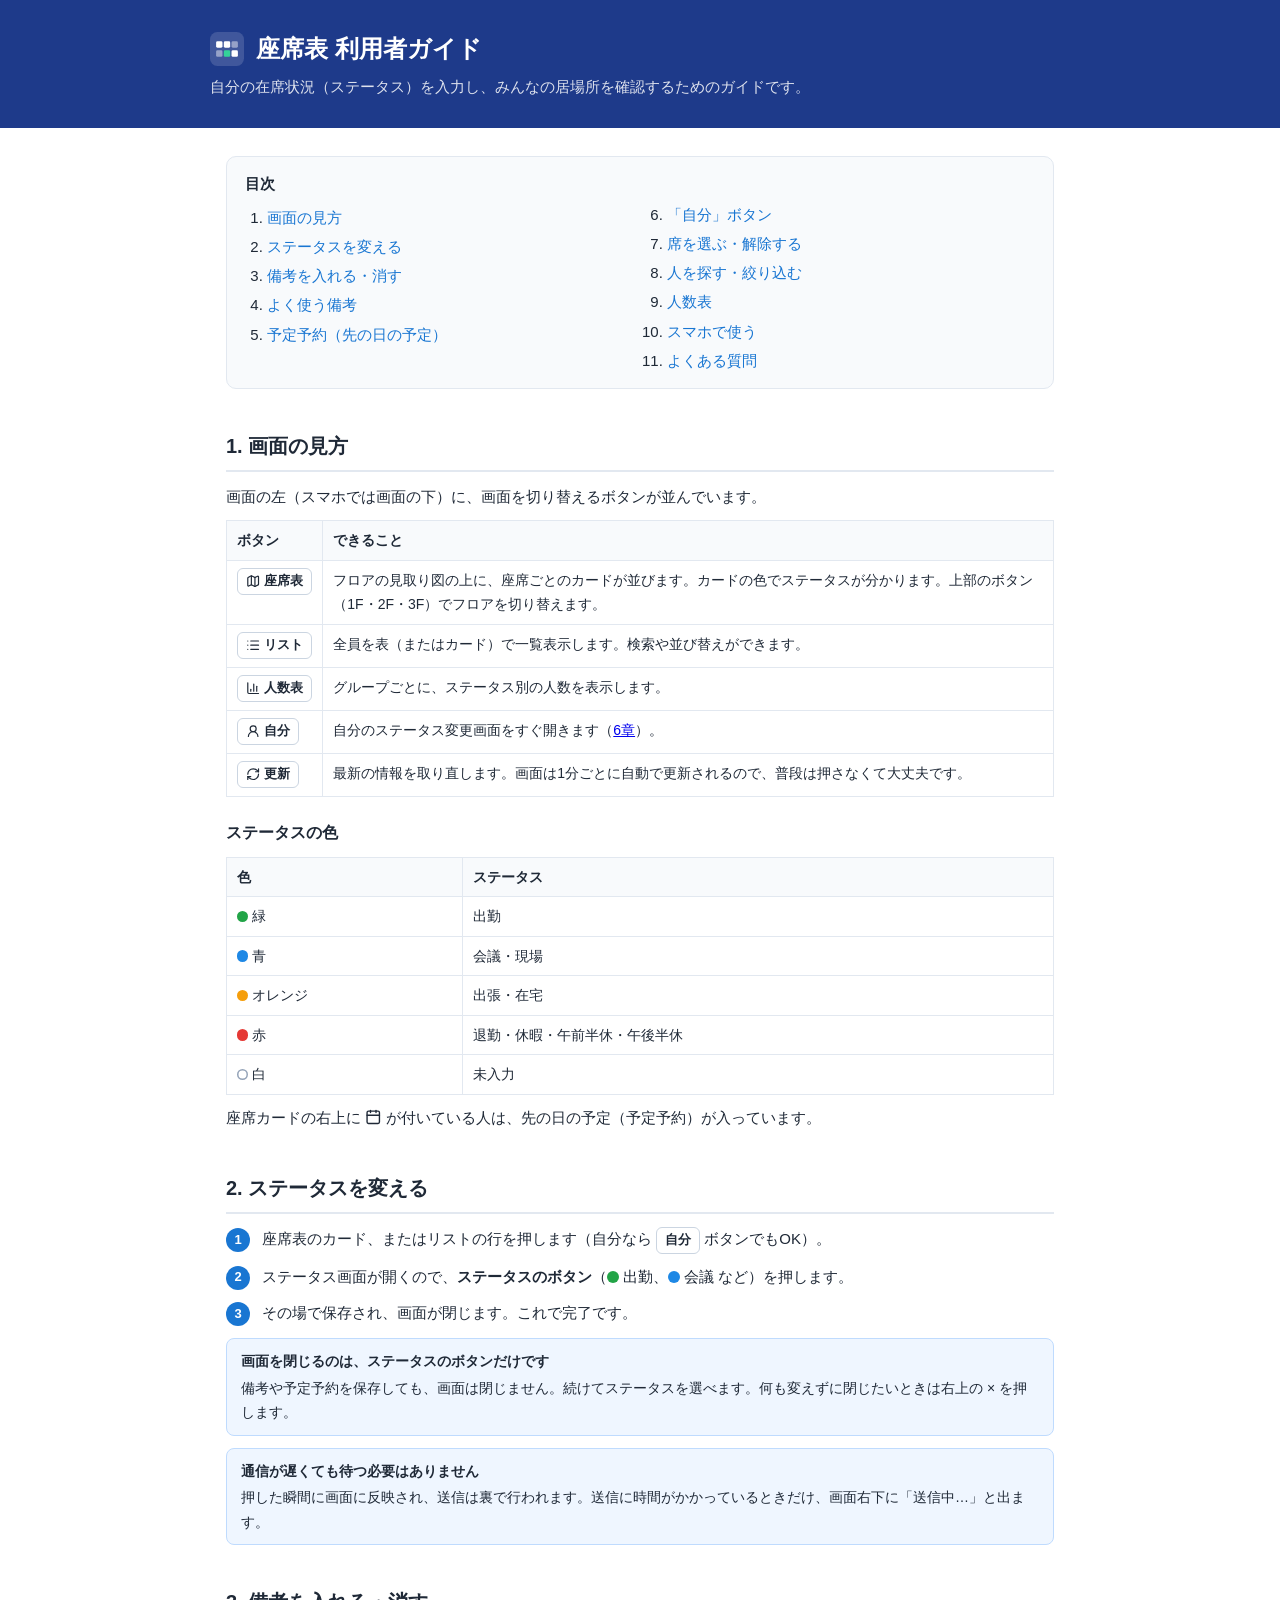
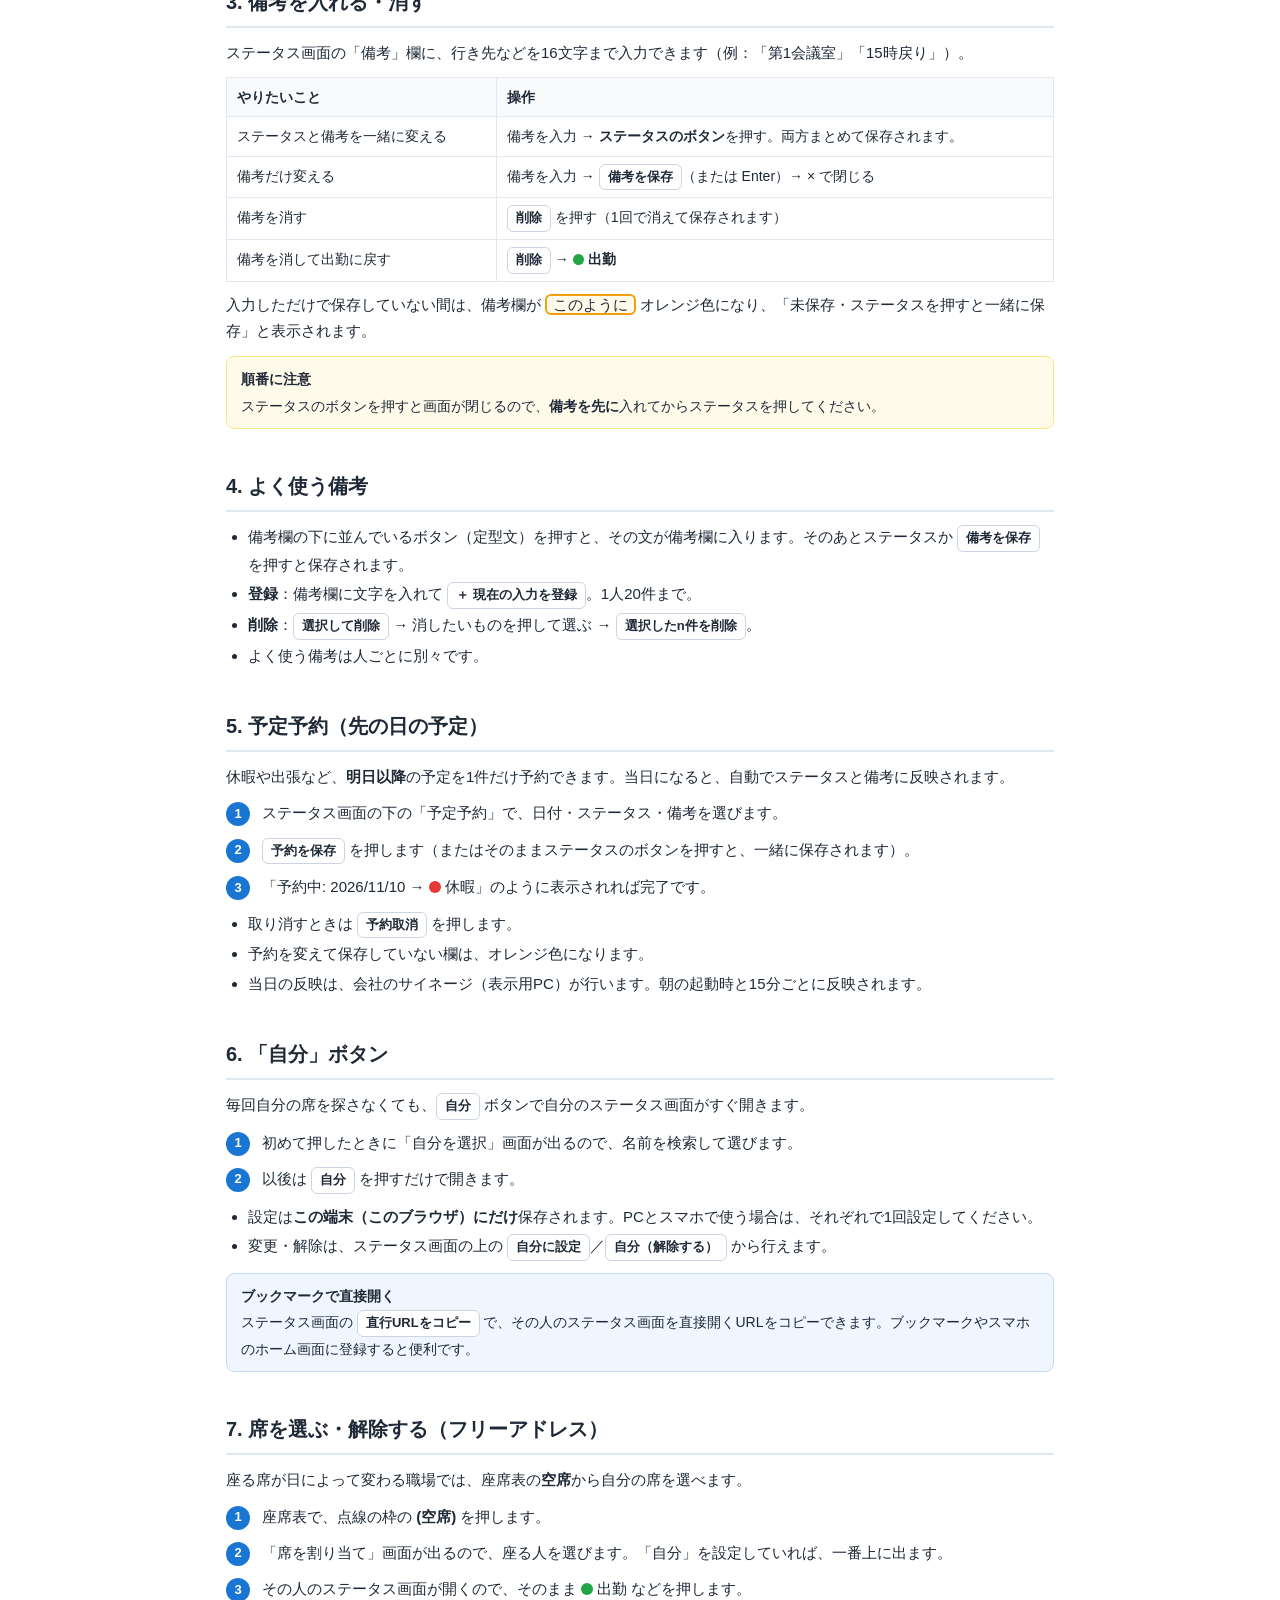
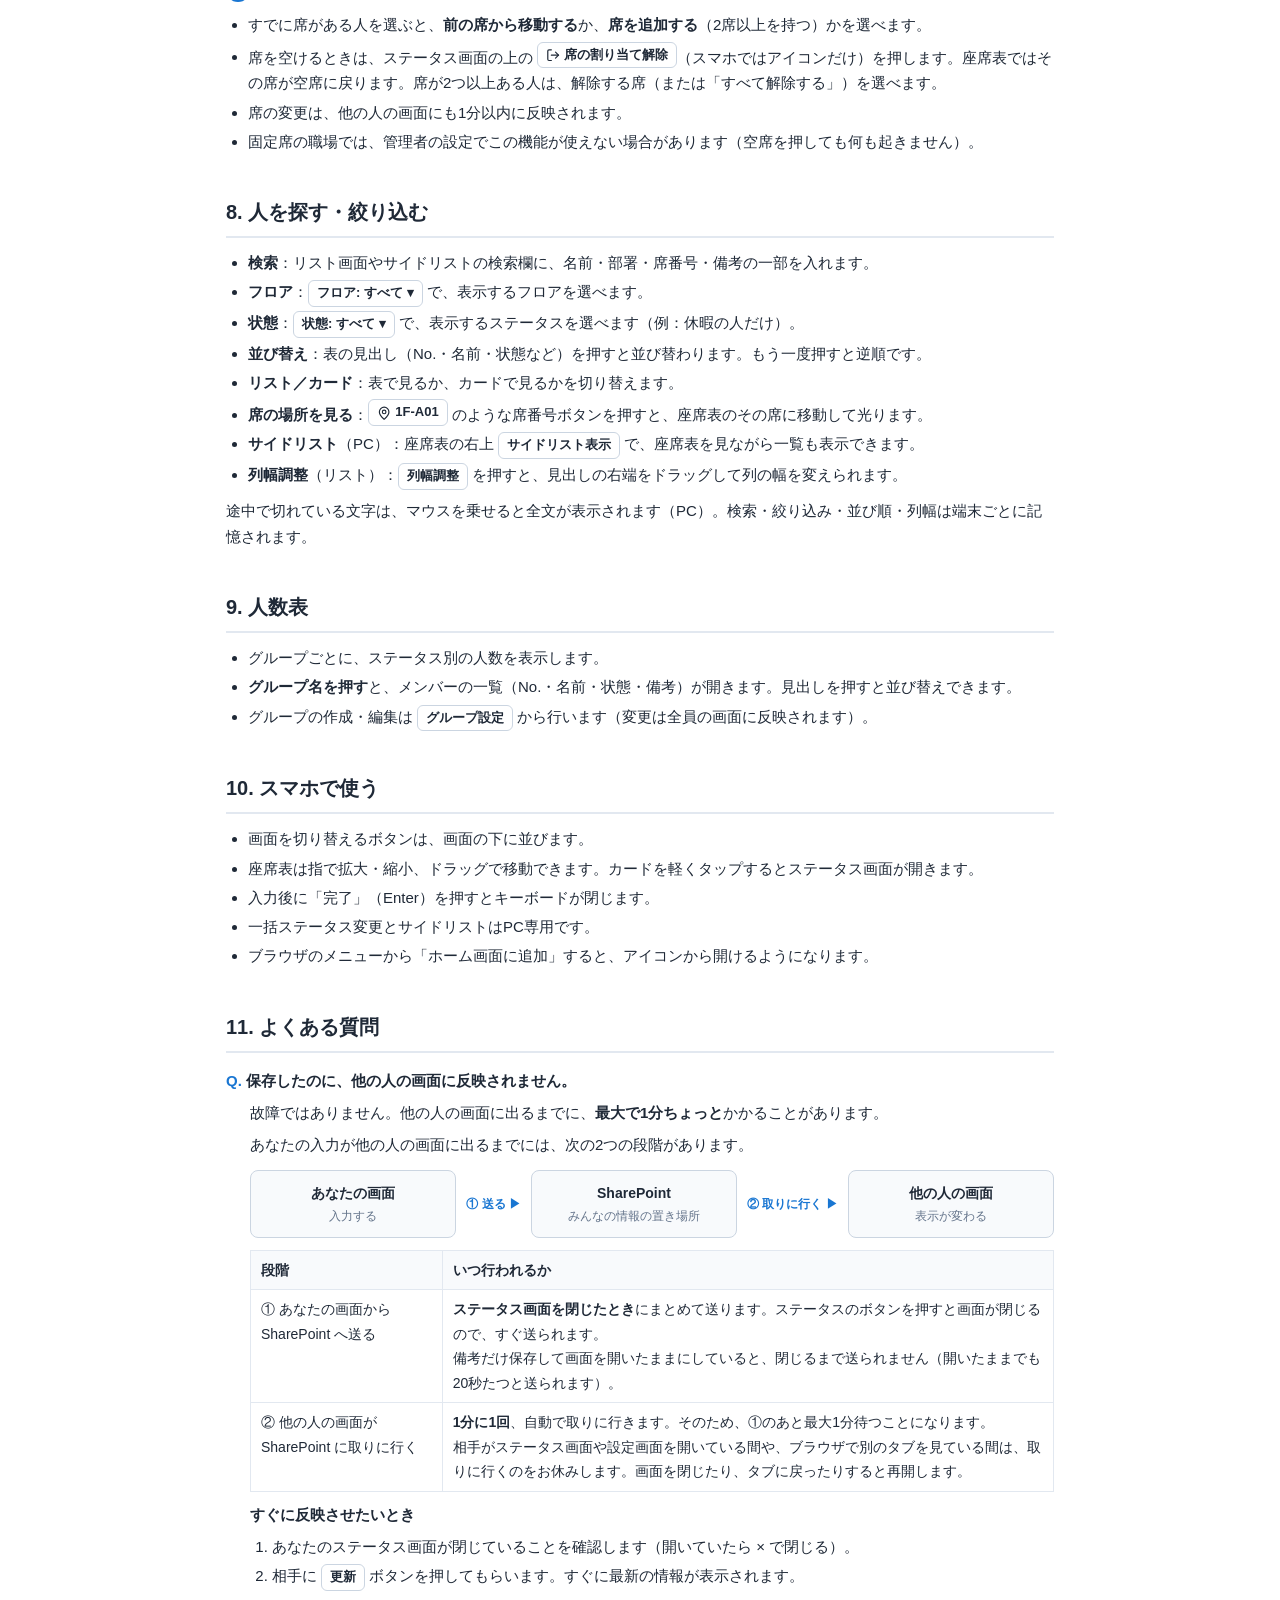
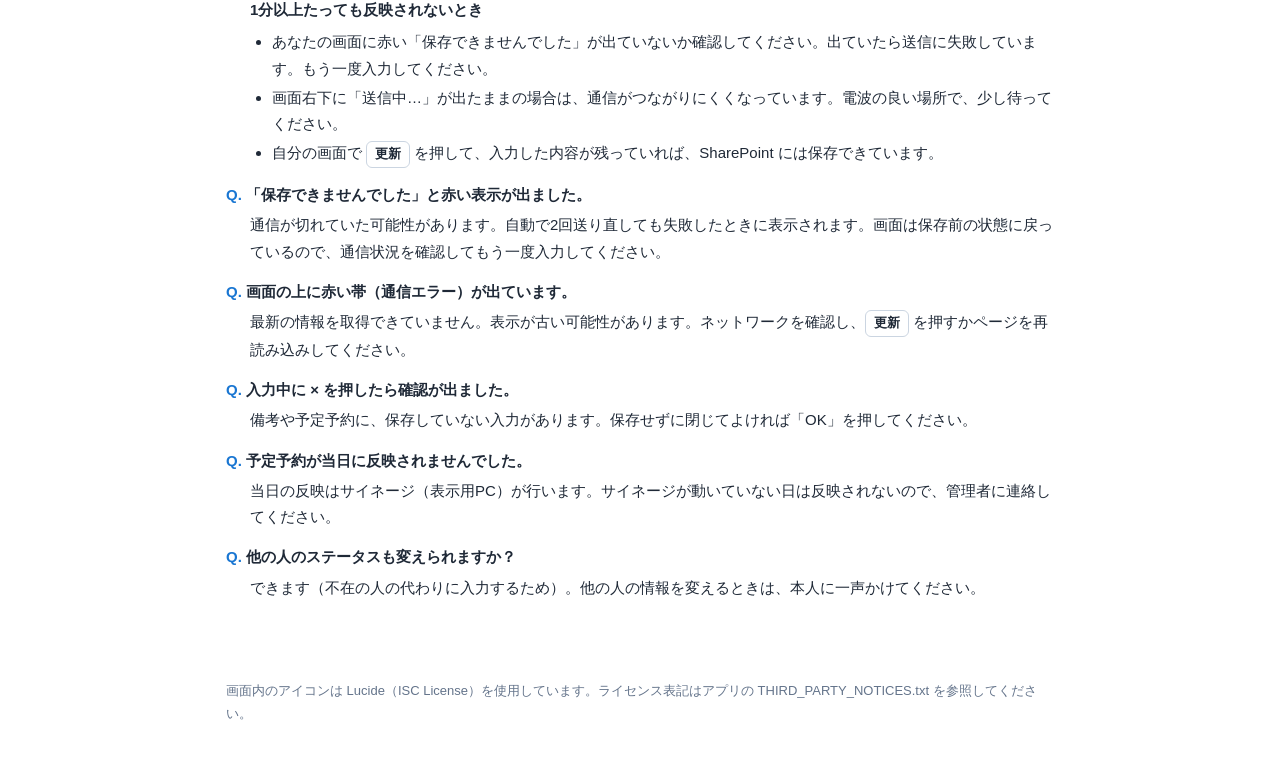
==== docs/利用者ガイド.html @ 847b9071 "Add App" ====
<!DOCTYPE html>
<html lang="ja">
<head>
<meta charset="UTF-8">
<meta name="viewport" content="width=device-width, initial-scale=1">
<title>座席表 利用者ガイド</title>
<style>
  :root {
    --navy: #1e3a8a;
    --text: #1f2937;
    --muted: #64748b;
    --line: #e2e8f0;
    --bg-soft: #f8fafc;
    --accent: #1976d2;
  }
  * { box-sizing: border-box; }
  body {
    margin: 0;
    font-family: "Segoe UI", "Hiragino Sans", "Yu Gothic UI", Meiryo, sans-serif;
    color: var(--text);
    background: #fff;
    line-height: 1.75;
    font-size: 15px;
  }
  header {
    background: var(--navy);
    color: #fff;
    padding: 28px 16px;
  }
  header .inner, main { max-width: 860px; margin: 0 auto; }
  header h1 { margin: 0 0 4px; font-size: 24px; display: flex; align-items: center; gap: 12px; }
  header p { margin: 0; opacity: 0.85; }
  main { padding: 8px 16px 64px; }
  nav.toc {
    margin: 20px 0 8px;
    padding: 14px 18px;
    background: var(--bg-soft);
    border: 1px solid var(--line);
    border-radius: 10px;
  }
  nav.toc ol { margin: 4px 0 0; padding-left: 22px; columns: 2; column-gap: 32px; }
  nav.toc a { color: var(--accent); text-decoration: none; }
  h2 {
    margin: 40px 0 12px;
    padding-bottom: 6px;
    border-bottom: 2px solid var(--line);
    font-size: 20px;
    scroll-margin-top: 12px;
  }
  h3 { margin: 22px 0 6px; font-size: 16px; }
  p { margin: 8px 0; }
  ul, ol { margin: 6px 0; padding-left: 22px; }
  li { margin: 3px 0; }
  .ic { width: 1.1em; height: 1.1em; vertical-align: -0.18em; stroke: currentColor; fill: none; stroke-width: 2; stroke-linecap: round; stroke-linejoin: round; }
  .key {
    display: inline-flex; align-items: center; gap: 4px;
    padding: 1px 8px; border: 1px solid #cbd5e1; border-radius: 6px;
    background: #fff; font-size: 13px; font-weight: bold; white-space: nowrap;
  }
  .dot { display: inline-block; width: 0.8em; height: 0.8em; border-radius: 50%; vertical-align: -0.05em; margin-right: 4px; }
  .green { background: #22a447; } .blue { background: #1e88e5; } .yellow { background: #f59e0b; }
  .red { background: #e53935; } .white { background: #fff; box-shadow: inset 0 0 0 1.5px #94a3b8; }
  table { width: 100%; border-collapse: collapse; margin: 10px 0; font-size: 14px; }
  th, td { border: 1px solid var(--line); padding: 7px 10px; text-align: left; vertical-align: top; }
  th { background: var(--bg-soft); white-space: nowrap; }
  .steps { counter-reset: s; list-style: none; padding-left: 0; }
  .steps > li { counter-increment: s; position: relative; padding-left: 36px; margin: 10px 0; }
  .steps > li::before {
    content: counter(s); position: absolute; left: 0; top: 2px;
    width: 24px; height: 24px; border-radius: 50%;
    background: var(--accent); color: #fff; font-size: 13px; font-weight: bold;
    display: flex; align-items: center; justify-content: center;
  }
  .note, .tip {
    margin: 12px 0; padding: 10px 14px; border-radius: 8px; font-size: 14px;
  }
  .note { background: #fffbeb; border: 1px solid #fde68a; }
  .tip  { background: #eff6ff; border: 1px solid #bfdbfe; }
  .note > b:first-child, .tip > b:first-child { display: block; margin-bottom: 2px; }
  .draft { background: #fffbeb; border: 2px solid #f59e0b; border-radius: 6px; padding: 0 6px; }
  dl.faq dt { font-weight: bold; margin-top: 14px; }
  dl.faq dt::before { content: "Q. "; color: var(--accent); }
  dl.faq dd { margin: 4px 0 0 0; padding-left: 1.6em; }
  /* 送信の流れの図（よくある質問） */
  .flow { display: flex; align-items: stretch; gap: 6px; margin: 12px 0; flex-wrap: wrap; }
  .flow-box {
    flex: 1 1 140px; display: flex; flex-direction: column; justify-content: center;
    padding: 10px 12px; border: 1px solid #cbd5e1; border-radius: 8px; background: var(--bg-soft);
    text-align: center; font-size: 14px;
  }
  .flow-box span { font-size: 12px; color: var(--muted); }
  .flow-arrow {
    flex: 0 0 auto; display: flex; align-items: center; justify-content: center;
    padding: 0 4px; color: var(--accent); font-size: 12px; font-weight: bold;
  }
  .flow-arrow span::after { content: " ▶"; }
  dl.faq dd p { margin: 6px 0; }
  @media (max-width: 640px) {
    .flow { flex-direction: column; }
    .flow-box { flex: 0 0 auto; padding: 8px 12px; }
    .flow-arrow span::after { content: " ▼"; }
  }
  footer { max-width: 860px; margin: 0 auto; padding: 0 16px 40px; color: var(--muted); font-size: 13px; }
  @media (max-width: 640px) {
    nav.toc ol { columns: 1; }
    header h1 { font-size: 20px; }
    table { font-size: 13px; }
  }
  @media print {
    header { background: none; color: var(--text); border-bottom: 2px solid var(--text); }
    a { color: inherit; }
  }
</style>
</head>
<body>
<header>
  <div class="inner">
    <h1>
      <svg width="34" height="34" viewBox="0 0 512 512" aria-hidden="true">
        <rect width="512" height="512" rx="112" fill="#ffffff" fill-opacity="0.15"/>
        <g fill="#ffffff">
          <rect x="92" y="140" width="96" height="96" rx="20"/><rect x="208" y="140" width="96" height="96" rx="20"/>
          <rect x="324" y="140" width="96" height="96" rx="20" opacity="0.45"/><rect x="92" y="276" width="96" height="96" rx="20" opacity="0.45"/>
          <rect x="324" y="276" width="96" height="96" rx="20"/>
        </g>
        <rect x="208" y="276" width="96" height="96" rx="20" fill="#34d399"/>
      </svg>
      座席表 利用者ガイド
    </h1>
    <p>自分の在席状況（ステータス）を入力し、みんなの居場所を確認するためのガイドです。</p>
  </div>
</header>

<main>
  <nav class="toc" aria-label="目次">
    <b>目次</b>
    <ol>
      <li><a href="#overview">画面の見方</a></li>
      <li><a href="#status">ステータスを変える</a></li>
      <li><a href="#note">備考を入れる・消す</a></li>
      <li><a href="#quick">よく使う備考</a></li>
      <li><a href="#schedule">予定予約（先の日の予定）</a></li>
      <li><a href="#me">「自分」ボタン</a></li>
      <li><a href="#seat">席を選ぶ・解除する</a></li>
      <li><a href="#find">人を探す・絞り込む</a></li>
      <li><a href="#stats">人数表</a></li>
      <li><a href="#phone">スマホで使う</a></li>
      <li><a href="#faq">よくある質問</a></li>
    </ol>
  </nav>

  <h2 id="overview">1. 画面の見方</h2>
  <p>画面の左（スマホでは画面の下）に、画面を切り替えるボタンが並んでいます。</p>
  <table>
    <tr><th>ボタン</th><th>できること</th></tr>
    <tr>
      <td><span class="key"><svg class="ic" viewBox="0 0 24 24"><path d="M14.106 5.553a2 2 0 0 0 1.788 0l3.659-1.83A1 1 0 0 1 21 4.619v12.764a1 1 0 0 1-.553.894l-4.553 2.277a2 2 0 0 1-1.788 0l-4.212-2.106a2 2 0 0 0-1.788 0l-3.659 1.83A1 1 0 0 1 3 19.381V6.618a1 1 0 0 1 .553-.894l4.553-2.277a2 2 0 0 1 1.788 0z"/><path d="M15 5.764v15"/><path d="M9 3.236v15"/></svg>座席表</span></td>
      <td>フロアの見取り図の上に、座席ごとのカードが並びます。カードの色でステータスが分かります。上部のボタン（1F・2F・3F）でフロアを切り替えます。</td>
    </tr>
    <tr>
      <td><span class="key"><svg class="ic" viewBox="0 0 24 24"><path d="M3 5h.01"/><path d="M3 12h.01"/><path d="M3 19h.01"/><path d="M8 5h13"/><path d="M8 12h13"/><path d="M8 19h13"/></svg>リスト</span></td>
      <td>全員を表（またはカード）で一覧表示します。検索や並び替えができます。</td>
    </tr>
    <tr>
      <td><span class="key"><svg class="ic" viewBox="0 0 24 24"><path d="M3 3v16a2 2 0 0 0 2 2h16"/><path d="M18 17V9"/><path d="M13 17V5"/><path d="M8 17v-3"/></svg>人数表</span></td>
      <td>グループごとに、ステータス別の人数を表示します。</td>
    </tr>
    <tr>
      <td><span class="key"><svg class="ic" viewBox="0 0 24 24"><circle cx="12" cy="8" r="5"/><path d="M20 21a8 8 0 0 0-16 0"/></svg>自分</span></td>
      <td>自分のステータス変更画面をすぐ開きます（<a href="#me">6章</a>）。</td>
    </tr>
    <tr>
      <td><span class="key"><svg class="ic" viewBox="0 0 24 24"><path d="M3 12a9 9 0 0 1 9-9 9.75 9.75 0 0 1 6.74 2.74L21 8"/><path d="M21 3v5h-5"/><path d="M21 12a9 9 0 0 1-9 9 9.75 9.75 0 0 1-6.74-2.74L3 16"/><path d="M8 16H3v5"/></svg>更新</span></td>
      <td>最新の情報を取り直します。画面は1分ごとに自動で更新されるので、普段は押さなくて大丈夫です。</td>
    </tr>
  </table>

  <h3>ステータスの色</h3>
  <table>
    <tr><th>色</th><th>ステータス</th></tr>
    <tr><td><span class="dot green"></span>緑</td><td>出勤</td></tr>
    <tr><td><span class="dot blue"></span>青</td><td>会議・現場</td></tr>
    <tr><td><span class="dot yellow"></span>オレンジ</td><td>出張・在宅</td></tr>
    <tr><td><span class="dot red"></span>赤</td><td>退勤・休暇・午前半休・午後半休</td></tr>
    <tr><td><span class="dot white"></span>白</td><td>未入力</td></tr>
  </table>
  <p>座席カードの右上に <svg class="ic" viewBox="0 0 24 24"><path d="M8 2v3"/><path d="M16 2v3"/><rect x="3" y="3" width="18" height="18" rx="2"/><path d="M3 9h18"/></svg> が付いている人は、先の日の予定（予定予約）が入っています。</p>

  <h2 id="status">2. ステータスを変える</h2>
  <ol class="steps">
    <li>座席表のカード、またはリストの行を押します（自分なら <span class="key">自分</span> ボタンでもOK）。</li>
    <li>ステータス画面が開くので、<b>ステータスのボタン</b>（<span class="dot green"></span>出勤、<span class="dot blue"></span>会議 など）を押します。</li>
    <li>その場で保存され、画面が閉じます。これで完了です。</li>
  </ol>
  <div class="tip"><b>画面を閉じるのは、ステータスのボタンだけです</b>
    備考や予定予約を保存しても、画面は閉じません。続けてステータスを選べます。何も変えずに閉じたいときは右上の × を押します。</div>
  <div class="tip"><b>通信が遅くても待つ必要はありません</b>
    押した瞬間に画面に反映され、送信は裏で行われます。送信に時間がかかっているときだけ、画面右下に「送信中…」と出ます。</div>

  <h2 id="note">3. 備考を入れる・消す</h2>
  <p>ステータス画面の「備考」欄に、行き先などを16文字まで入力できます（例：「第1会議室」「15時戻り」）。</p>
  <table>
    <tr><th>やりたいこと</th><th>操作</th></tr>
    <tr><td>ステータスと備考を一緒に変える</td><td>備考を入力 → <b>ステータスのボタン</b>を押す。両方まとめて保存されます。</td></tr>
    <tr><td>備考だけ変える</td><td>備考を入力 → <span class="key">備考を保存</span>（または Enter）→ × で閉じる</td></tr>
    <tr><td>備考を消す</td><td><span class="key">削除</span> を押す（1回で消えて保存されます）</td></tr>
    <tr><td>備考を消して出勤に戻す</td><td><span class="key">削除</span> → <span class="dot green"></span><b>出勤</b></td></tr>
  </table>
  <p>入力しただけで保存していない間は、備考欄が <span class="draft">このように</span> オレンジ色になり、「未保存・ステータスを押すと一緒に保存」と表示されます。</p>
  <div class="note"><b>順番に注意</b>
    ステータスのボタンを押すと画面が閉じるので、<b>備考を先に</b>入れてからステータスを押してください。</div>

  <h2 id="quick">4. よく使う備考</h2>
  <ul>
    <li>備考欄の下に並んでいるボタン（定型文）を押すと、その文が備考欄に入ります。そのあとステータスか <span class="key">備考を保存</span> を押すと保存されます。</li>
    <li><b>登録</b>：備考欄に文字を入れて <span class="key">＋ 現在の入力を登録</span>。1人20件まで。</li>
    <li><b>削除</b>：<span class="key">選択して削除</span> → 消したいものを押して選ぶ → <span class="key">選択したn件を削除</span>。</li>
    <li>よく使う備考は人ごとに別々です。</li>
  </ul>

  <h2 id="schedule">5. 予定予約（先の日の予定）</h2>
  <p>休暇や出張など、<b>明日以降</b>の予定を1件だけ予約できます。当日になると、自動でステータスと備考に反映されます。</p>
  <ol class="steps">
    <li>ステータス画面の下の「予定予約」で、日付・ステータス・備考を選びます。</li>
    <li><span class="key">予約を保存</span> を押します（またはそのままステータスのボタンを押すと、一緒に保存されます）。</li>
    <li>「予約中: 2026/11/10 → <span class="dot red"></span>休暇」のように表示されれば完了です。</li>
  </ol>
  <ul>
    <li>取り消すときは <span class="key">予約取消</span> を押します。</li>
    <li>予約を変えて保存していない欄は、オレンジ色になります。</li>
    <li>当日の反映は、会社のサイネージ（表示用PC）が行います。朝の起動時と15分ごとに反映されます。</li>
  </ul>

  <h2 id="me">6. 「自分」ボタン</h2>
  <p>毎回自分の席を探さなくても、<span class="key">自分</span> ボタンで自分のステータス画面がすぐ開きます。</p>
  <ol class="steps">
    <li>初めて押したときに「自分を選択」画面が出るので、名前を検索して選びます。</li>
    <li>以後は <span class="key">自分</span> を押すだけで開きます。</li>
  </ol>
  <ul>
    <li>設定は<b>この端末（このブラウザ）にだけ</b>保存されます。PCとスマホで使う場合は、それぞれで1回設定してください。</li>
    <li>変更・解除は、ステータス画面の上の <span class="key">自分に設定</span>／<span class="key">自分（解除する）</span> から行えます。</li>
  </ul>
  <div class="tip"><b>ブックマークで直接開く</b>
    ステータス画面の <span class="key">直行URLをコピー</span> で、その人のステータス画面を直接開くURLをコピーできます。ブックマークやスマホのホーム画面に登録すると便利です。</div>

  <h2 id="seat">7. 席を選ぶ・解除する（フリーアドレス）</h2>
  <p>座る席が日によって変わる職場では、座席表の<b>空席</b>から自分の席を選べます。</p>
  <ol class="steps">
    <li>座席表で、点線の枠の <b>(空席)</b> を押します。</li>
    <li>「席を割り当て」画面が出るので、座る人を選びます。「自分」を設定していれば、一番上に出ます。</li>
    <li>その人のステータス画面が開くので、そのまま <span class="dot green"></span>出勤 などを押します。</li>
  </ol>
  <ul>
    <li>すでに席がある人を選ぶと、<b>前の席から移動する</b>か、<b>席を追加する</b>（2席以上を持つ）かを選べます。</li>
    <li>席を空けるときは、ステータス画面の上の <span class="key"><svg class="ic" viewBox="0 0 24 24"><path d="m16 17 5-5-5-5"/><path d="M21 12H9"/><path d="M9 21H5a2 2 0 0 1-2-2V5a2 2 0 0 1 2-2h4"/></svg>席の割り当て解除</span>（スマホではアイコンだけ）を押します。座席表ではその席が空席に戻ります。席が2つ以上ある人は、解除する席（または「すべて解除する」）を選べます。</li>
    <li>席の変更は、他の人の画面にも1分以内に反映されます。</li>
    <li>固定席の職場では、管理者の設定でこの機能が使えない場合があります（空席を押しても何も起きません）。</li>
  </ul>

  <h2 id="find">8. 人を探す・絞り込む</h2>
  <ul>
    <li><b>検索</b>：リスト画面やサイドリストの検索欄に、名前・部署・席番号・備考の一部を入れます。</li>
    <li><b>フロア</b>：<span class="key">フロア: すべて ▾</span> で、表示するフロアを選べます。</li>
    <li><b>状態</b>：<span class="key">状態: すべて ▾</span> で、表示するステータスを選べます（例：休暇の人だけ）。</li>
    <li><b>並び替え</b>：表の見出し（No.・名前・状態など）を押すと並び替わります。もう一度押すと逆順です。</li>
    <li><b>リスト／カード</b>：表で見るか、カードで見るかを切り替えます。</li>
    <li><b>席の場所を見る</b>：<span class="key"><svg class="ic" viewBox="0 0 24 24"><path d="M20 10c0 4.993-5.539 10.193-7.399 11.799a1 1 0 0 1-1.202 0C9.539 20.193 4 14.993 4 10a8 8 0 0 1 16 0"/><circle cx="12" cy="10" r="3"/></svg>1F-A01</span> のような席番号ボタンを押すと、座席表のその席に移動して光ります。</li>
    <li><b>サイドリスト</b>（PC）：座席表の右上 <span class="key">サイドリスト表示</span> で、座席表を見ながら一覧も表示できます。</li>
    <li><b>列幅調整</b>（リスト）：<span class="key">列幅調整</span> を押すと、見出しの右端をドラッグして列の幅を変えられます。</li>
  </ul>
  <p>途中で切れている文字は、マウスを乗せると全文が表示されます（PC）。検索・絞り込み・並び順・列幅は端末ごとに記憶されます。</p>

  <h2 id="stats">9. 人数表</h2>
  <ul>
    <li>グループごとに、ステータス別の人数を表示します。</li>
    <li><b>グループ名を押す</b>と、メンバーの一覧（No.・名前・状態・備考）が開きます。見出しを押すと並び替えできます。</li>
    <li>グループの作成・編集は <span class="key">グループ設定</span> から行います（変更は全員の画面に反映されます）。</li>
  </ul>

  <h2 id="phone">10. スマホで使う</h2>
  <ul>
    <li>画面を切り替えるボタンは、画面の下に並びます。</li>
    <li>座席表は指で拡大・縮小、ドラッグで移動できます。カードを軽くタップするとステータス画面が開きます。</li>
    <li>入力後に「完了」（Enter）を押すとキーボードが閉じます。</li>
    <li>一括ステータス変更とサイドリストはPC専用です。</li>
    <li>ブラウザのメニューから「ホーム画面に追加」すると、アイコンから開けるようになります。</li>
  </ul>

  <h2 id="faq">11. よくある質問</h2>
  <dl class="faq">
    <dt>保存したのに、他の人の画面に反映されません。</dt>
    <dd>
      <p>故障ではありません。他の人の画面に出るまでに、<b>最大で1分ちょっと</b>かかることがあります。</p>
      <p>あなたの入力が他の人の画面に出るまでには、次の2つの段階があります。</p>
      <div class="flow">
        <div class="flow-box"><b>あなたの画面</b><span>入力する</span></div>
        <div class="flow-arrow"><span>① 送る</span></div>
        <div class="flow-box"><b>SharePoint</b><span>みんなの情報の置き場所</span></div>
        <div class="flow-arrow"><span>② 取りに行く</span></div>
        <div class="flow-box"><b>他の人の画面</b><span>表示が変わる</span></div>
      </div>
      <table>
        <tr><th>段階</th><th>いつ行われるか</th></tr>
        <tr>
          <td>① あなたの画面から SharePoint へ送る</td>
          <td>
            <b>ステータス画面を閉じたとき</b>にまとめて送ります。ステータスのボタンを押すと画面が閉じるので、すぐ送られます。<br>
            備考だけ保存して画面を開いたままにしていると、閉じるまで送られません（開いたままでも20秒たつと送られます）。
          </td>
        </tr>
        <tr>
          <td>② 他の人の画面が SharePoint に取りに行く</td>
          <td>
            <b>1分に1回</b>、自動で取りに行きます。そのため、①のあと最大1分待つことになります。<br>
            相手がステータス画面や設定画面を開いている間や、ブラウザで別のタブを見ている間は、取りに行くのをお休みします。画面を閉じたり、タブに戻ったりすると再開します。
          </td>
        </tr>
      </table>
      <p><b>すぐに反映させたいとき</b></p>
      <ol>
        <li>あなたのステータス画面が閉じていることを確認します（開いていたら × で閉じる）。</li>
        <li>相手に <span class="key">更新</span> ボタンを押してもらいます。すぐに最新の情報が表示されます。</li>
      </ol>
      <p><b>1分以上たっても反映されないとき</b></p>
      <ul>
        <li>あなたの画面に赤い「保存できませんでした」が出ていないか確認してください。出ていたら送信に失敗しています。もう一度入力してください。</li>
        <li>画面右下に「送信中…」が出たままの場合は、通信がつながりにくくなっています。電波の良い場所で、少し待ってください。</li>
        <li>自分の画面で <span class="key">更新</span> を押して、入力した内容が残っていれば、SharePoint には保存できています。</li>
      </ul>
    </dd>
    <dt>「保存できませんでした」と赤い表示が出ました。</dt>
    <dd>通信が切れていた可能性があります。自動で2回送り直しても失敗したときに表示されます。画面は保存前の状態に戻っているので、通信状況を確認してもう一度入力してください。</dd>
    <dt>画面の上に赤い帯（通信エラー）が出ています。</dt>
    <dd>最新の情報を取得できていません。表示が古い可能性があります。ネットワークを確認し、<span class="key">更新</span> を押すかページを再読み込みしてください。</dd>
    <dt>入力中に × を押したら確認が出ました。</dt>
    <dd>備考や予定予約に、保存していない入力があります。保存せずに閉じてよければ「OK」を押してください。</dd>
    <dt>予定予約が当日に反映されませんでした。</dt>
    <dd>当日の反映はサイネージ（表示用PC）が行います。サイネージが動いていない日は反映されないので、管理者に連絡してください。</dd>
    <dt>他の人のステータスも変えられますか？</dt>
    <dd>できます（不在の人の代わりに入力するため）。他の人の情報を変えるときは、本人に一声かけてください。</dd>
  </dl>
</main>
<footer>
  画面内のアイコンは Lucide（ISC License）を使用しています。ライセンス表記はアプリの THIRD_PARTY_NOTICES.txt を参照してください。
</footer>
</body>
</html>
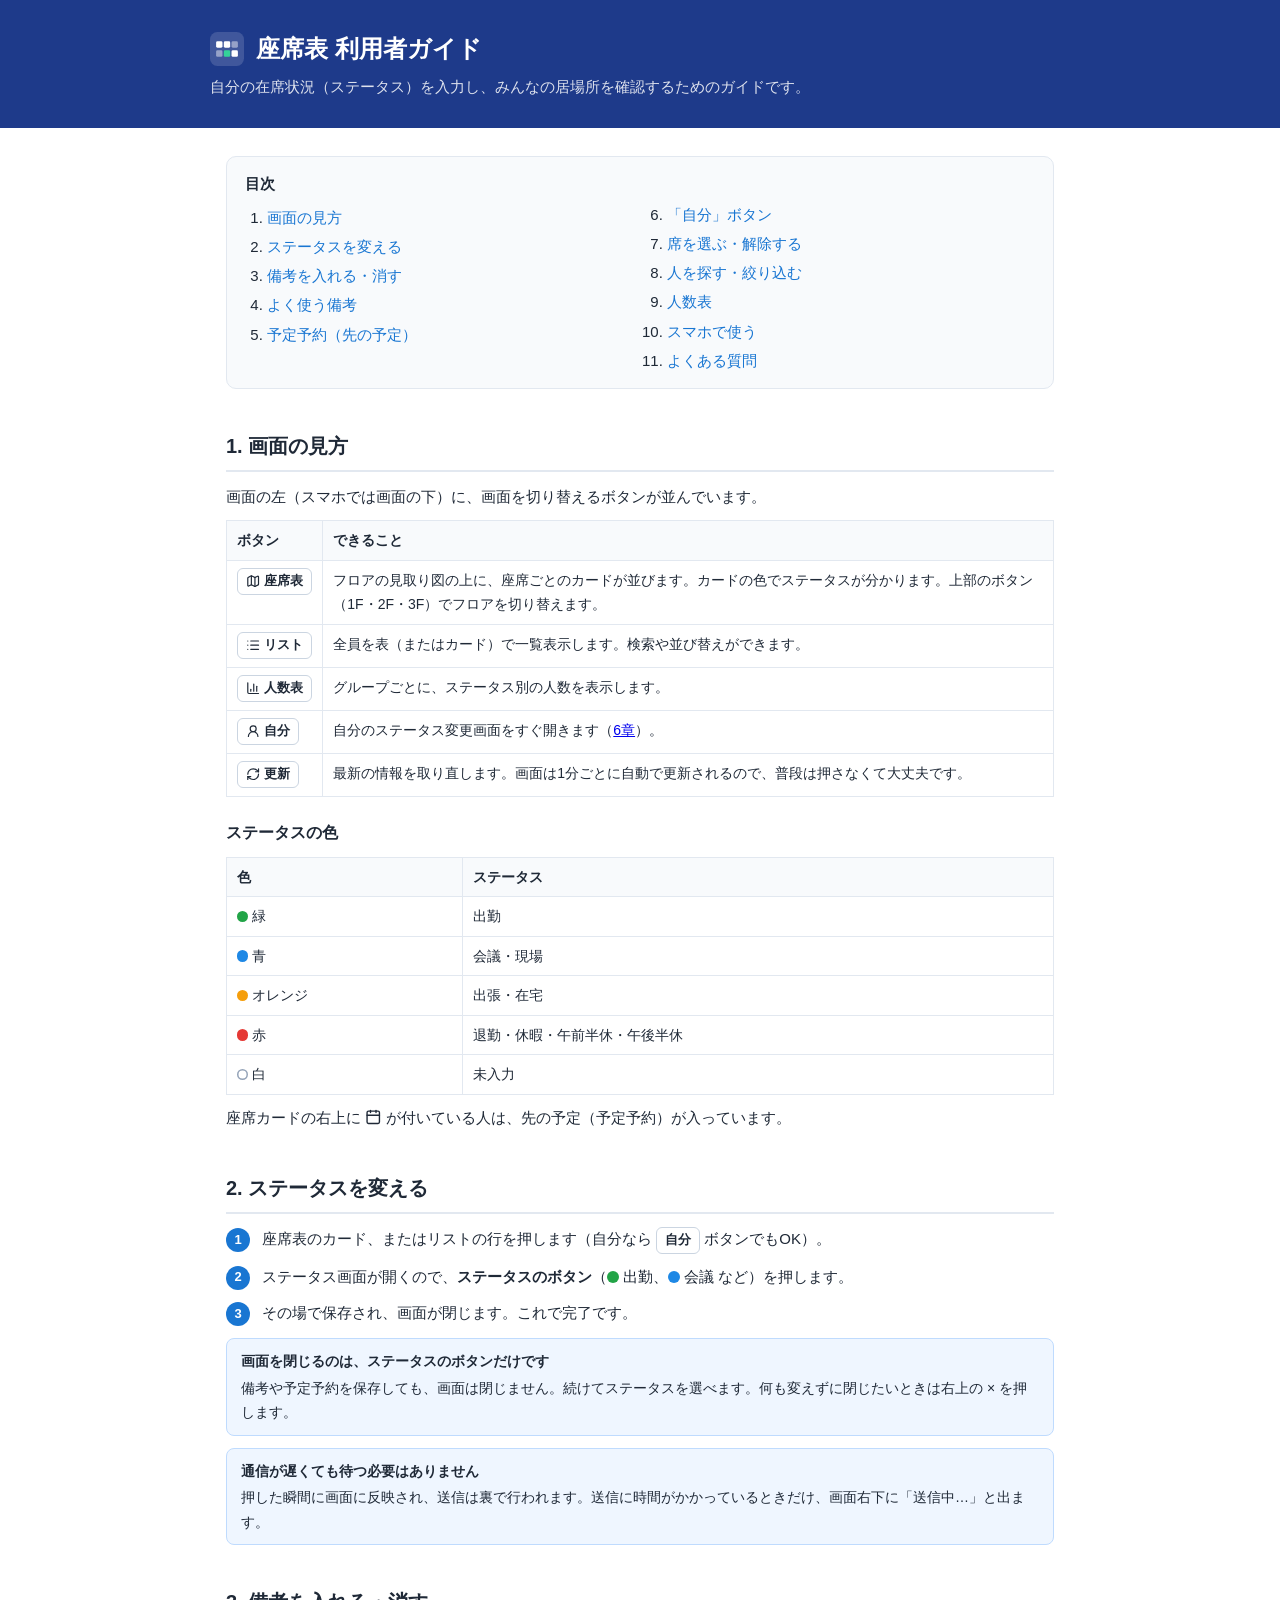
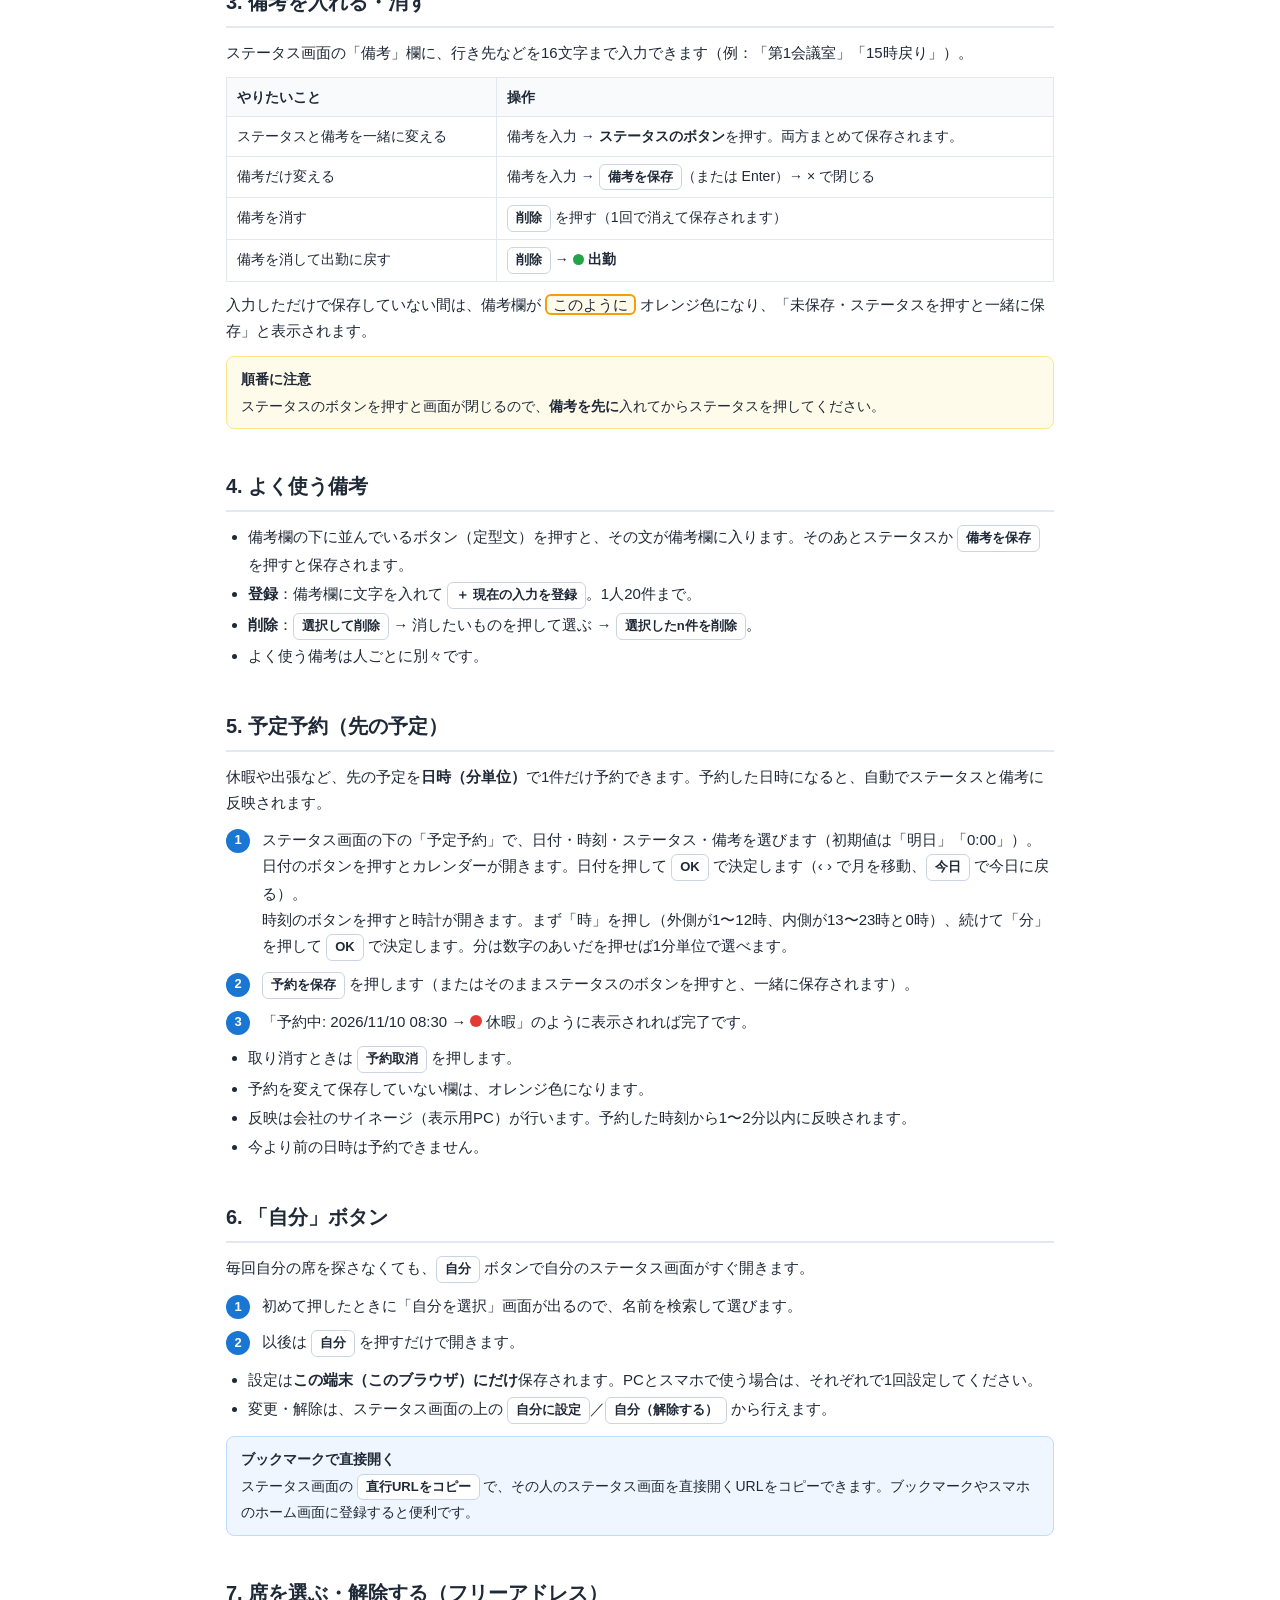
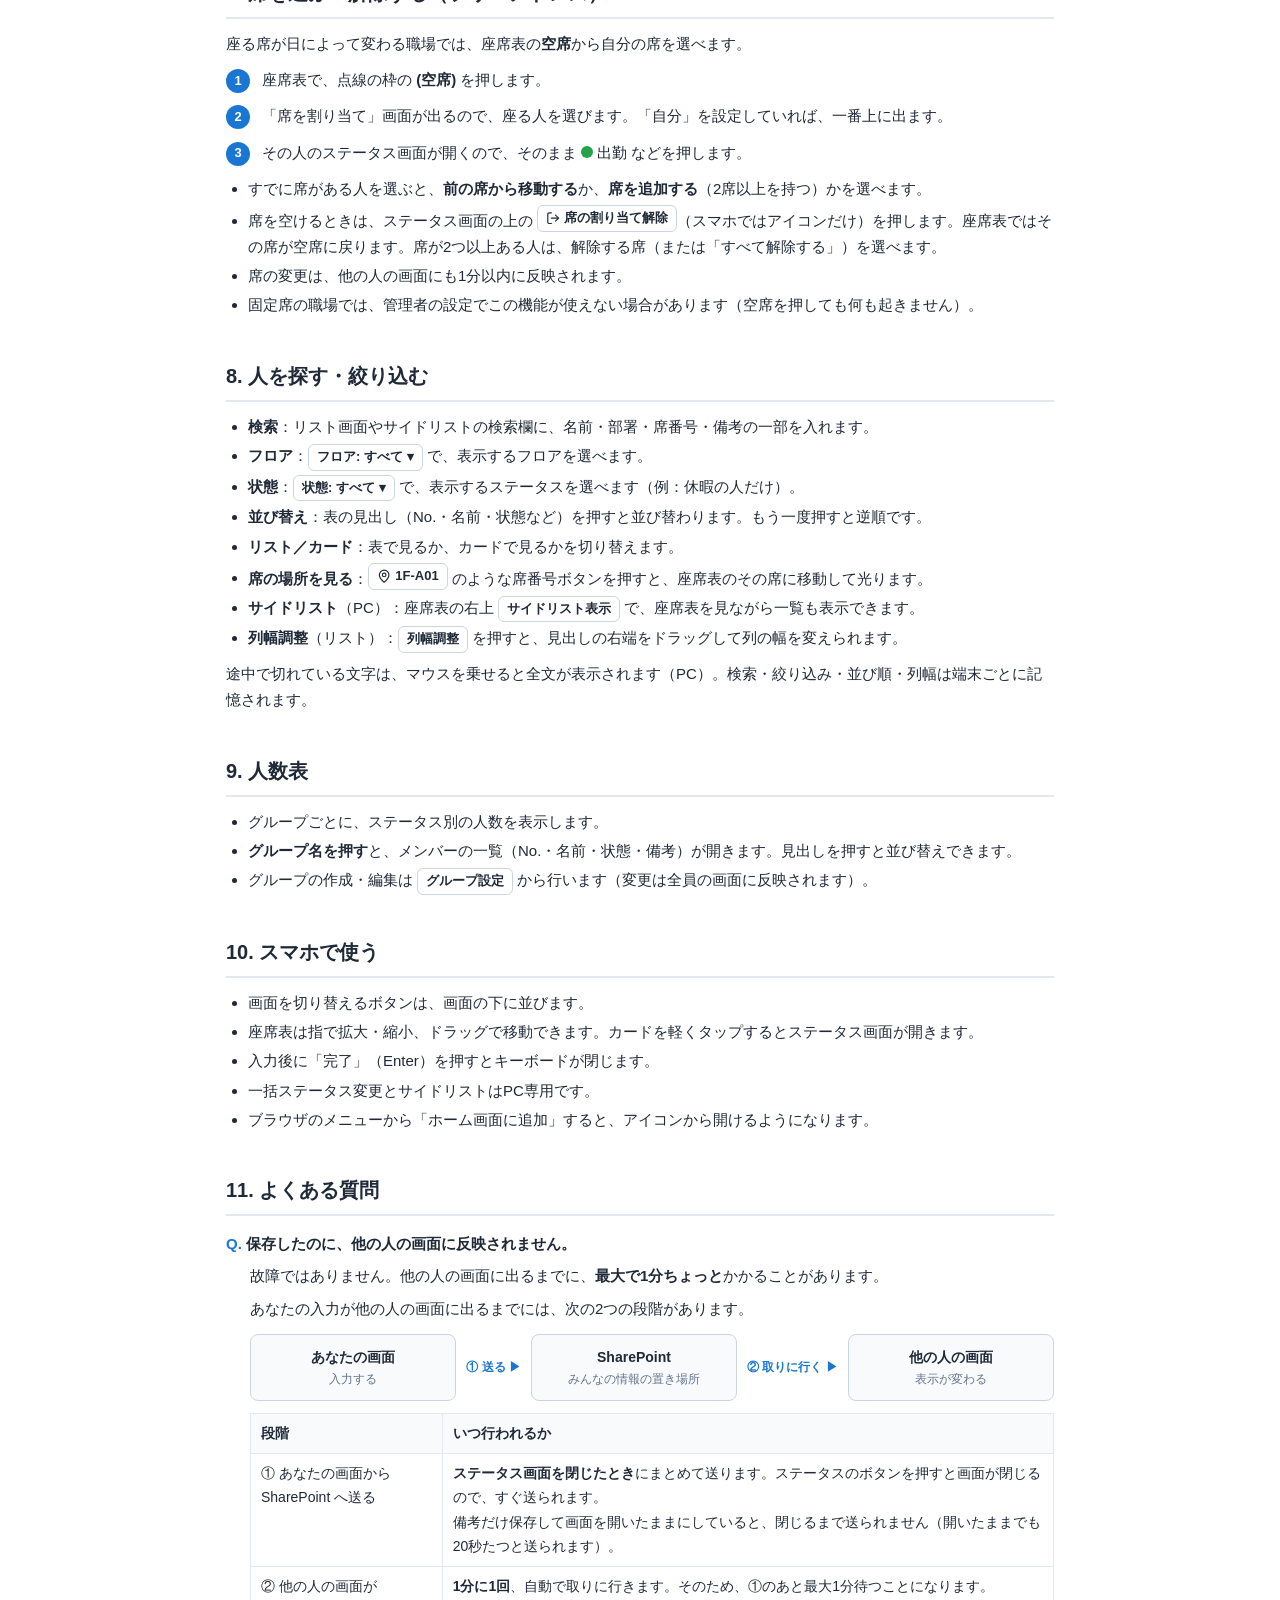
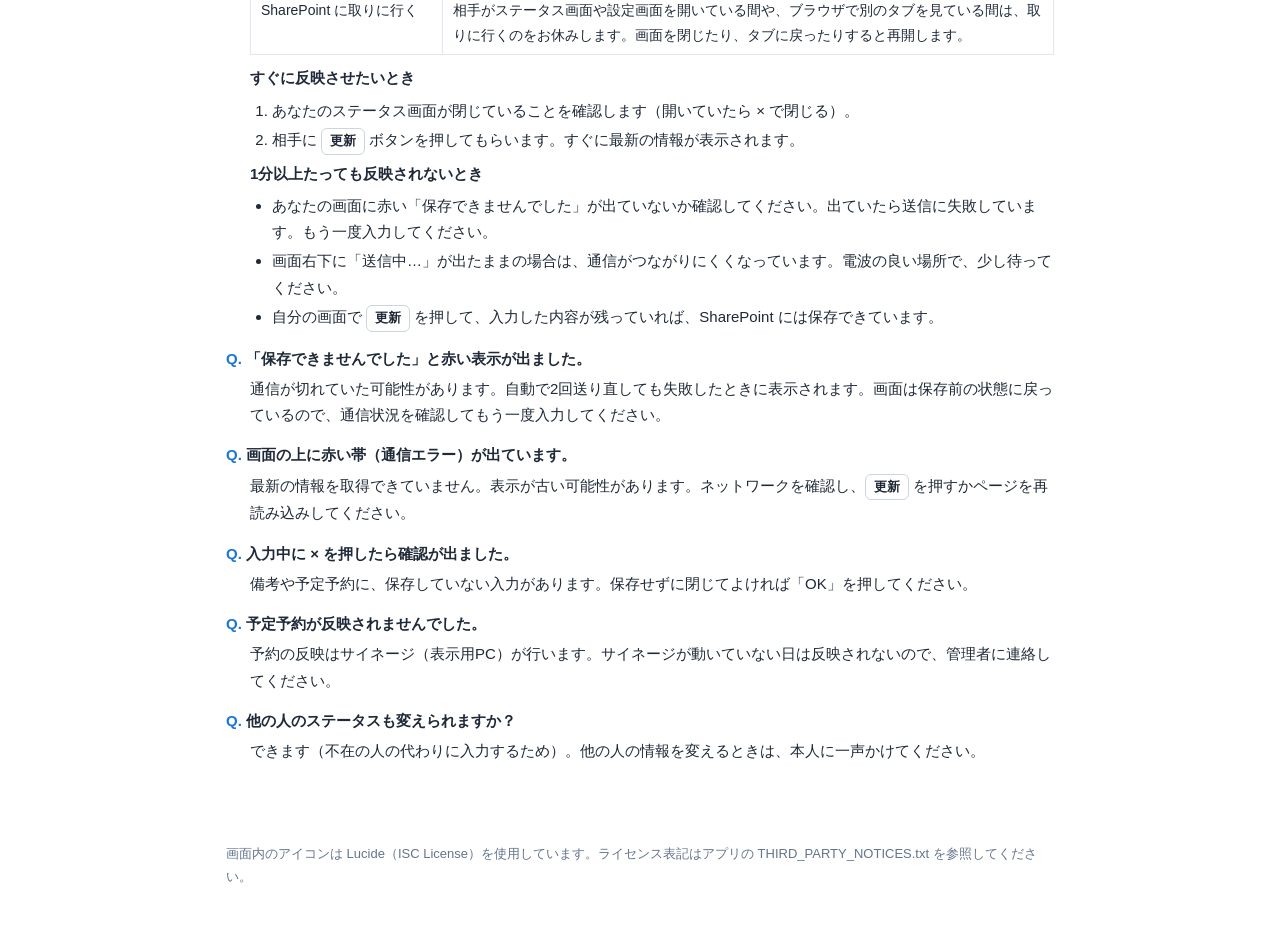
==== commit 535e837d: "予定予約を日時に対応" ====
--- a/docs/利用者ガイド.html
+++ b/docs/利用者ガイド.html
@@ -139,7 +139,7 @@
       <li><a href="#status">ステータスを変える</a></li>
       <li><a href="#note">備考を入れる・消す</a></li>
       <li><a href="#quick">よく使う備考</a></li>
-      <li><a href="#schedule">予定予約（先の日の予定）</a></li>
+      <li><a href="#schedule">予定予約（先の予定）</a></li>
       <li><a href="#me">「自分」ボタン</a></li>
       <li><a href="#seat">席を選ぶ・解除する</a></li>
       <li><a href="#find">人を探す・絞り込む</a></li>
@@ -184,7 +184,7 @@
     <tr><td><span class="dot red"></span>赤</td><td>退勤・休暇・午前半休・午後半休</td></tr>
     <tr><td><span class="dot white"></span>白</td><td>未入力</td></tr>
   </table>
-  <p>座席カードの右上に <svg class="ic" viewBox="0 0 24 24"><path d="M8 2v3"/><path d="M16 2v3"/><rect x="3" y="3" width="18" height="18" rx="2"/><path d="M3 9h18"/></svg> が付いている人は、先の日の予定（予定予約）が入っています。</p>
+  <p>座席カードの右上に <svg class="ic" viewBox="0 0 24 24"><path d="M8 2v3"/><path d="M16 2v3"/><rect x="3" y="3" width="18" height="18" rx="2"/><path d="M3 9h18"/></svg> が付いている人は、先の予定（予定予約）が入っています。</p>
 
   <h2 id="status">2. ステータスを変える</h2>
   <ol class="steps">
@@ -218,17 +218,18 @@
     <li>よく使う備考は人ごとに別々です。</li>
   </ul>
 
-  <h2 id="schedule">5. 予定予約（先の日の予定）</h2>
-  <p>休暇や出張など、<b>明日以降</b>の予定を1件だけ予約できます。当日になると、自動でステータスと備考に反映されます。</p>
+  <h2 id="schedule">5. 予定予約（先の予定）</h2>
+  <p>休暇や出張など、先の予定を<b>日時（分単位）</b>で1件だけ予約できます。予約した日時になると、自動でステータスと備考に反映されます。</p>
   <ol class="steps">
-    <li>ステータス画面の下の「予定予約」で、日付・ステータス・備考を選びます。</li>
+    <li>ステータス画面の下の「予定予約」で、日付・時刻・ステータス・備考を選びます（初期値は「明日」「0:00」）。<br>日付のボタンを押すとカレンダーが開きます。日付を押して <span class="key">OK</span> で決定します（‹ › で月を移動、<span class="key">今日</span> で今日に戻る）。<br>時刻のボタンを押すと時計が開きます。まず「時」を押し（外側が1〜12時、内側が13〜23時と0時）、続けて「分」を押して <span class="key">OK</span> で決定します。分は数字のあいだを押せば1分単位で選べます。</li>
     <li><span class="key">予約を保存</span> を押します（またはそのままステータスのボタンを押すと、一緒に保存されます）。</li>
-    <li>「予約中: 2026/11/10 → <span class="dot red"></span>休暇」のように表示されれば完了です。</li>
+    <li>「予約中: 2026/11/10 08:30 → <span class="dot red"></span>休暇」のように表示されれば完了です。</li>
   </ol>
   <ul>
     <li>取り消すときは <span class="key">予約取消</span> を押します。</li>
     <li>予約を変えて保存していない欄は、オレンジ色になります。</li>
-    <li>当日の反映は、会社のサイネージ（表示用PC）が行います。朝の起動時と15分ごとに反映されます。</li>
+    <li>反映は会社のサイネージ（表示用PC）が行います。予約した時刻から1〜2分以内に反映されます。</li>
+    <li>今より前の日時は予約できません。</li>
   </ul>
 
   <h2 id="me">6. 「自分」ボタン</h2>
@@ -335,8 +336,8 @@
     <dd>最新の情報を取得できていません。表示が古い可能性があります。ネットワークを確認し、<span class="key">更新</span> を押すかページを再読み込みしてください。</dd>
     <dt>入力中に × を押したら確認が出ました。</dt>
     <dd>備考や予定予約に、保存していない入力があります。保存せずに閉じてよければ「OK」を押してください。</dd>
-    <dt>予定予約が当日に反映されませんでした。</dt>
-    <dd>当日の反映はサイネージ（表示用PC）が行います。サイネージが動いていない日は反映されないので、管理者に連絡してください。</dd>
+    <dt>予定予約が反映されませんでした。</dt>
+    <dd>予約の反映はサイネージ（表示用PC）が行います。サイネージが動いていない日は反映されないので、管理者に連絡してください。</dd>
     <dt>他の人のステータスも変えられますか？</dt>
     <dd>できます（不在の人の代わりに入力するため）。他の人の情報を変えるときは、本人に一声かけてください。</dd>
   </dl>
